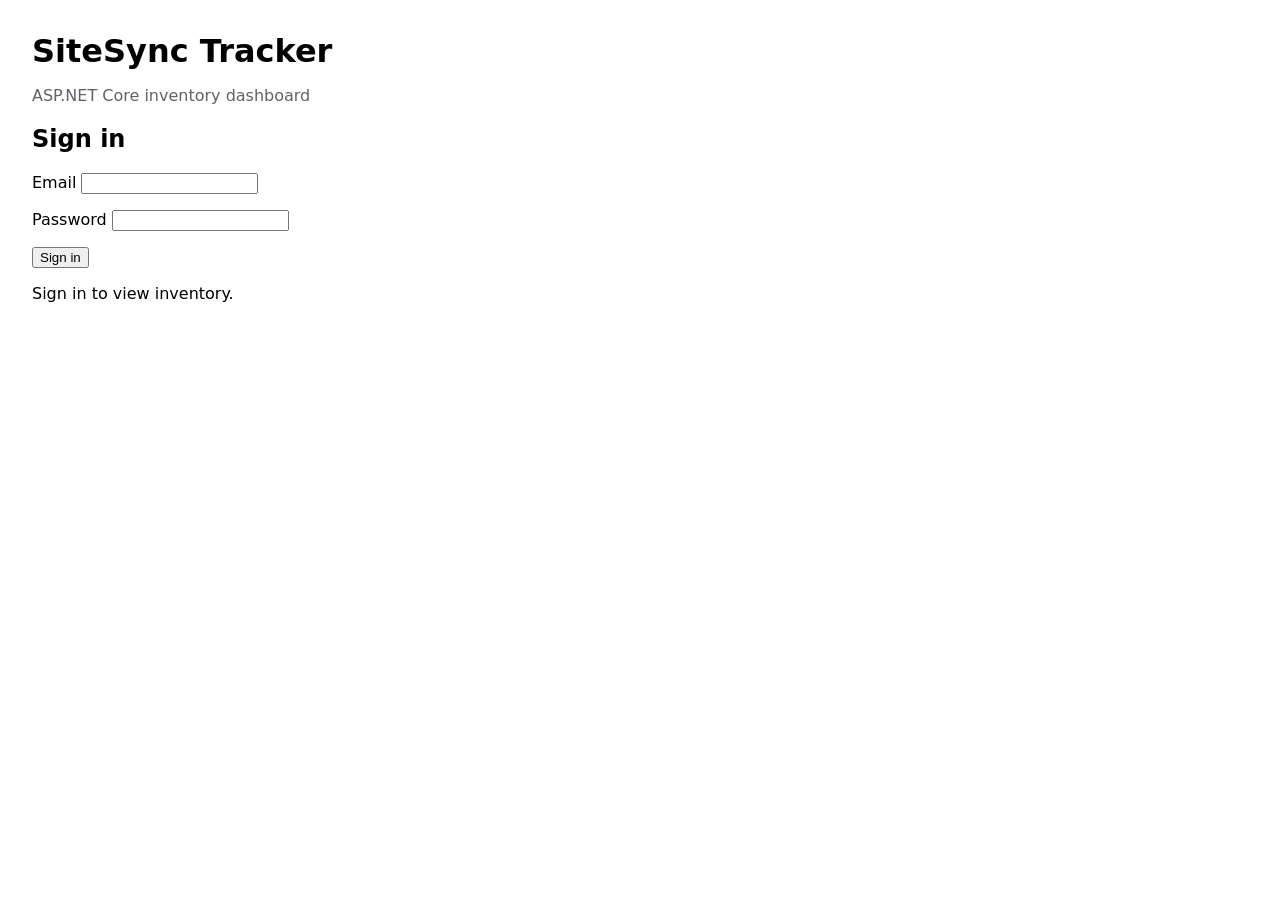
==== Web/wwwroot/index.html @ 1aa034bf "Prepare SiteSync 2.0 authentication, versioning, and build checks" ====
<!doctype html>
<html lang="en">
<head>
  <meta charset="utf-8">
  <meta name="viewport" content="width=device-width, initial-scale=1">
  <title>SiteSync Tracker</title>
  <style>
    body { font-family: system-ui, sans-serif; margin: 2rem; max-width: 70rem; }
    h1 { margin-bottom: .25rem; }
    .muted { color: #5f6368; }
    table { border-collapse: collapse; margin-top: 1.5rem; width: 100%; }
    th, td { border-bottom: 1px solid #ddd; padding: .75rem; text-align: left; }
    th { background: #f4f4f4; }
    #message { margin-top: 1rem; }
  </style>
</head>
<body>
  <h1>SiteSync Tracker</h1>
  <p class="muted">ASP.NET Core inventory dashboard</p>
  <form id="login-form">
    <h2>Sign in</h2>
    <p><label>Email <input id="email" type="email" autocomplete="username" required></label></p>
    <p><label>Password <input id="password" type="password" autocomplete="current-password" required></label></p>
    <button type="submit">Sign in</button>
  </form>
  <button id="sign-out" type="button" hidden>Sign out</button>
  <p id="message" role="status" aria-live="polite">Sign in to view inventory.</p>
  <table hidden id="inventory-table">
    <thead><tr><th>Manifest</th><th>Description</th><th>Expected</th><th>Received</th><th>Status</th><th>Location</th></tr></thead>
    <tbody id="inventory-body"></tbody>
  </table>
  <script>
    let accessToken = null;
    const loginForm = document.querySelector('#login-form');
    const signOut = document.querySelector('#sign-out');
    loginForm.addEventListener('submit', async event => {
      event.preventDefault();
      const button = loginForm.querySelector('button');
      button.disabled = true;
      document.querySelector('#message').textContent = 'Signing in…';
      try {
        const response = await fetch('/login', {
          method: 'POST',
          headers: { 'Content-Type': 'application/json' },
          body: JSON.stringify({
            email: document.querySelector('#email').value,
            password: document.querySelector('#password').value
          })
        });
        if (!response.ok) throw new Error('Sign-in failed. Check your email and password.');
        const result = await response.json();
        if (!result.accessToken) throw new Error('The server did not return an access token.');
        accessToken = result.accessToken;
        document.querySelector('#password').value = '';
        loginForm.hidden = true;
        signOut.hidden = false;
        await loadInventory();
      } catch (error) {
        document.querySelector('#message').textContent = error.message;
      } finally {
        button.disabled = false;
      }
    });
    signOut.addEventListener('click', () => {
      accessToken = null;
      loginForm.hidden = false;
      signOut.hidden = true;
      document.querySelector('#inventory-body').replaceChildren();
      document.querySelector('#inventory-table').hidden = true;
      document.querySelector('#message').textContent = 'Signed out.';
      document.querySelector('#email').focus();
    });
    async function loadInventory() {
      const message = document.querySelector('#message');
      const table = document.querySelector('#inventory-table');
      try {
        const response = await fetch('/api/inventory', { headers: { Authorization: 'Bearer ' + accessToken } });
        if (!response.ok) throw new Error(`HTTP ${response.status}`);
        const items = await response.json();
        document.querySelector('#inventory-body').innerHTML = items.map(item => `
          <tr><td>${escapeHtml(item.manifestNumber)}</td><td>${escapeHtml(item.description)}</td>
          <td>${item.quantityExpected}</td><td>${item.quantityReceived}</td>
          <td>${escapeHtml(item.currentStatus?.statusName ?? '')}</td>
          <td>${escapeHtml(item.currentLocation?.zoneName ?? '')}</td></tr>`).join('');
        message.textContent = items.length ? `${items.length} inventory item(s)` : 'No inventory items have been recorded.';
        table.hidden = !items.length;
      } catch (error) {
        message.textContent = `Unable to load inventory: ${error.message}`;
      }
    }
    function escapeHtml(value) {
      return String(value).replace(/[&<>'"]/g, character => ({'&':'&amp;','<':'&lt;','>':'&gt;',"'":'&#39;','"':'&quot;'}[character]));
    }
  </script>
</body>
</html>
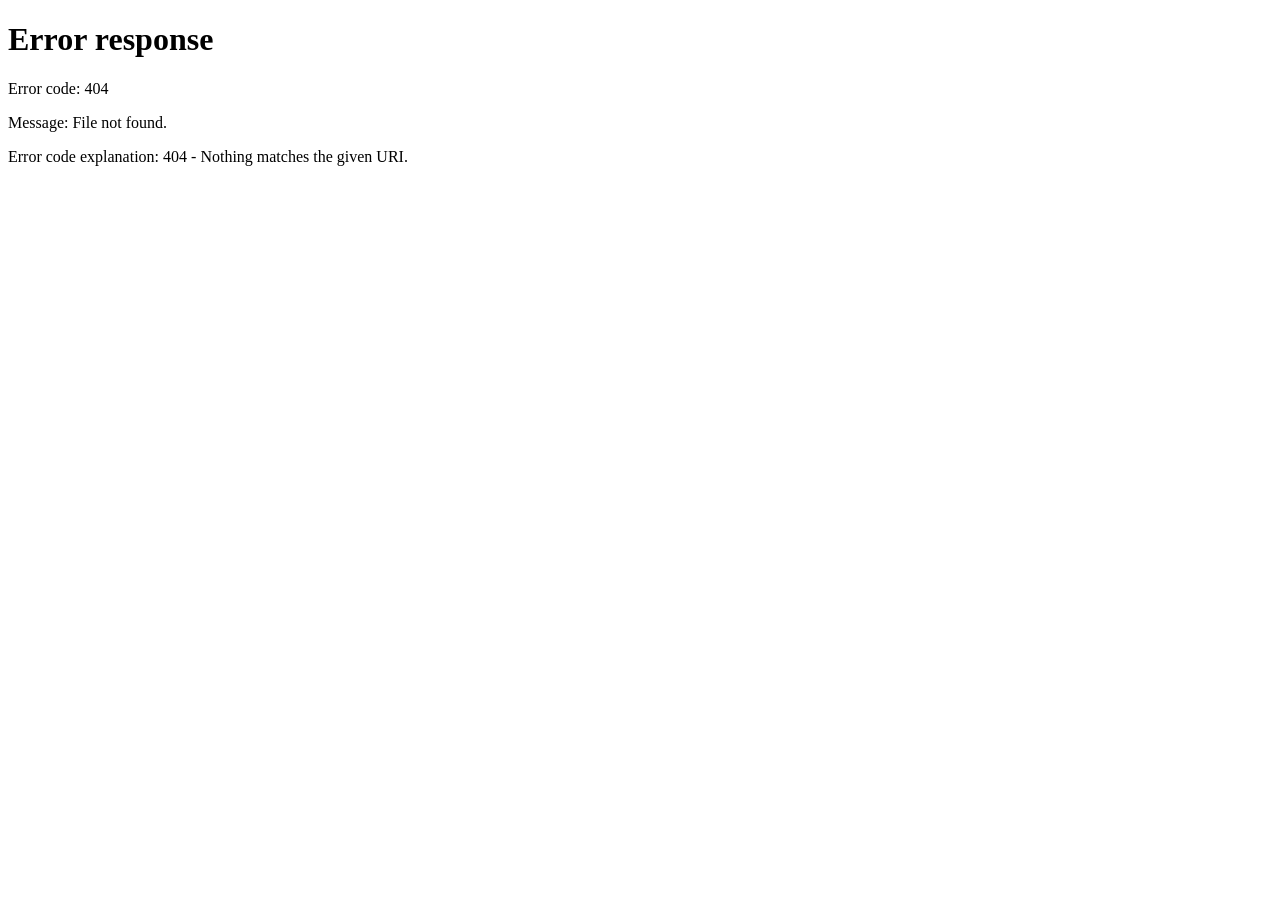
==== commit e503cd72: "Add client inventory workspace, signed goods records, import/export and Android device adapters" ====
--- a/Web/wwwroot/index.html
+++ b/Web/wwwroot/index.html
@@ -1,96 +1 @@
-<!doctype html>
-<html lang="en">
-<head>
-  <meta charset="utf-8">
-  <meta name="viewport" content="width=device-width, initial-scale=1">
-  <title>SiteSync Tracker</title>
-  <style>
-    body { font-family: system-ui, sans-serif; margin: 2rem; max-width: 70rem; }
-    h1 { margin-bottom: .25rem; }
-    .muted { color: #5f6368; }
-    table { border-collapse: collapse; margin-top: 1.5rem; width: 100%; }
-    th, td { border-bottom: 1px solid #ddd; padding: .75rem; text-align: left; }
-    th { background: #f4f4f4; }
-    #message { margin-top: 1rem; }
-  </style>
-</head>
-<body>
-  <h1>SiteSync Tracker</h1>
-  <p class="muted">ASP.NET Core inventory dashboard</p>
-  <form id="login-form">
-    <h2>Sign in</h2>
-    <p><label>Email <input id="email" type="email" autocomplete="username" required></label></p>
-    <p><label>Password <input id="password" type="password" autocomplete="current-password" required></label></p>
-    <button type="submit">Sign in</button>
-  </form>
-  <button id="sign-out" type="button" hidden>Sign out</button>
-  <p id="message" role="status" aria-live="polite">Sign in to view inventory.</p>
-  <table hidden id="inventory-table">
-    <thead><tr><th>Manifest</th><th>Description</th><th>Expected</th><th>Received</th><th>Status</th><th>Location</th></tr></thead>
-    <tbody id="inventory-body"></tbody>
-  </table>
-  <script>
-    let accessToken = null;
-    const loginForm = document.querySelector('#login-form');
-    const signOut = document.querySelector('#sign-out');
-    loginForm.addEventListener('submit', async event => {
-      event.preventDefault();
-      const button = loginForm.querySelector('button');
-      button.disabled = true;
-      document.querySelector('#message').textContent = 'Signing in…';
-      try {
-        const response = await fetch('/login', {
-          method: 'POST',
-          headers: { 'Content-Type': 'application/json' },
-          body: JSON.stringify({
-            email: document.querySelector('#email').value,
-            password: document.querySelector('#password').value
-          })
-        });
-        if (!response.ok) throw new Error('Sign-in failed. Check your email and password.');
-        const result = await response.json();
-        if (!result.accessToken) throw new Error('The server did not return an access token.');
-        accessToken = result.accessToken;
-        document.querySelector('#password').value = '';
-        loginForm.hidden = true;
-        signOut.hidden = false;
-        await loadInventory();
-      } catch (error) {
-        document.querySelector('#message').textContent = error.message;
-      } finally {
-        button.disabled = false;
-      }
-    });
-    signOut.addEventListener('click', () => {
-      accessToken = null;
-      loginForm.hidden = false;
-      signOut.hidden = true;
-      document.querySelector('#inventory-body').replaceChildren();
-      document.querySelector('#inventory-table').hidden = true;
-      document.querySelector('#message').textContent = 'Signed out.';
-      document.querySelector('#email').focus();
-    });
-    async function loadInventory() {
-      const message = document.querySelector('#message');
-      const table = document.querySelector('#inventory-table');
-      try {
-        const response = await fetch('/api/inventory', { headers: { Authorization: 'Bearer ' + accessToken } });
-        if (!response.ok) throw new Error(`HTTP ${response.status}`);
-        const items = await response.json();
-        document.querySelector('#inventory-body').innerHTML = items.map(item => `
-          <tr><td>${escapeHtml(item.manifestNumber)}</td><td>${escapeHtml(item.description)}</td>
-          <td>${item.quantityExpected}</td><td>${item.quantityReceived}</td>
-          <td>${escapeHtml(item.currentStatus?.statusName ?? '')}</td>
-          <td>${escapeHtml(item.currentLocation?.zoneName ?? '')}</td></tr>`).join('');
-        message.textContent = items.length ? `${items.length} inventory item(s)` : 'No inventory items have been recorded.';
-        table.hidden = !items.length;
-      } catch (error) {
-        message.textContent = `Unable to load inventory: ${error.message}`;
-      }
-    }
-    function escapeHtml(value) {
-      return String(value).replace(/[&<>'"]/g, character => ({'&':'&amp;','<':'&lt;','>':'&gt;',"'":'&#39;','"':'&quot;'}[character]));
-    }
-  </script>
-</body>
-</html>
+<!doctype html><html lang="en"><head><meta charset="utf-8"><meta name="viewport" content="width=device-width,initial-scale=1"><meta http-equiv="refresh" content="0;url=/workspace/index.html"><title>SiteSync</title></head><body><p><a href="/workspace/index.html">Open SiteSync stock and deliveries</a></p></body></html>
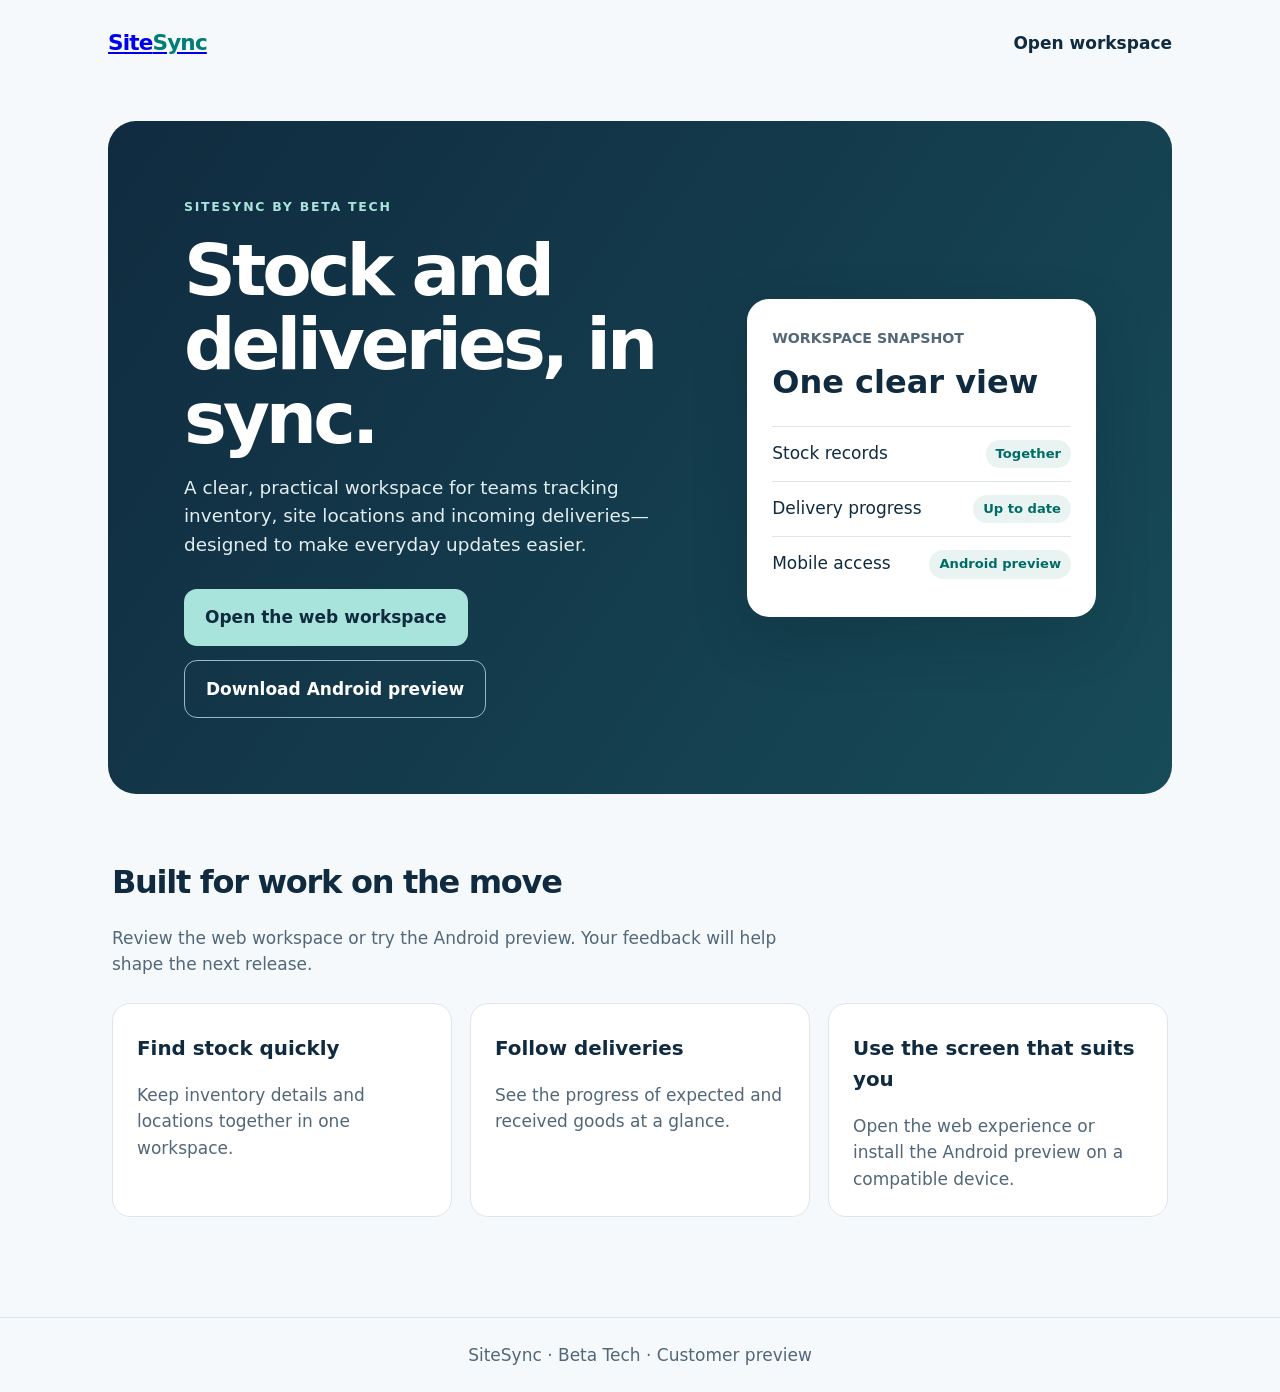
==== commit d5dd1d1f: "Add SiteSync customer preview landing page" ====
--- a/Web/wwwroot/index.html
+++ b/Web/wwwroot/index.html
@@ -1 +1,70 @@
-<!doctype html><html lang="en"><head><meta charset="utf-8"><meta name="viewport" content="width=device-width,initial-scale=1"><meta http-equiv="refresh" content="0;url=/workspace/index.html"><title>SiteSync</title></head><body><p><a href="/workspace/index.html">Open SiteSync stock and deliveries</a></p></body></html>+<!doctype html>
+<html lang="en">
+<head>
+  <meta charset="utf-8">
+  <meta name="viewport" content="width=device-width, initial-scale=1">
+  <meta name="theme-color" content="#102b3f">
+  <meta name="description" content="SiteSync helps teams keep stock, deliveries and site activity in sync.">
+  <title>SiteSync | Stock and deliveries, in sync</title>
+  <style>
+    :root{color-scheme:light;--ink:#102b3f;--muted:#526779;--accent:#007d78;--pale:#e9f4f2;--line:#dce6ec}
+    *{box-sizing:border-box}body{margin:0;font:17px/1.55 system-ui,-apple-system,"Segoe UI",sans-serif;color:var(--ink);background:#f6f9fb}
+    header{max-width:1120px;margin:auto;padding:26px 28px;display:flex;align-items:center;justify-content:space-between}
+    .brand{font-size:1.35rem;font-weight:800;letter-spacing:-.04em}.brand span{color:var(--accent)}
+    nav a{color:var(--ink);font-weight:650;text-decoration:none;margin-left:24px}
+    main{max-width:1120px;margin:36px auto;padding:0 28px}
+    .hero{background:linear-gradient(125deg,#102b3f,#174b58);color:#fff;border-radius:28px;padding:clamp(34px,7vw,76px);display:grid;grid-template-columns:1.2fr .8fr;gap:40px;align-items:center}
+    .eyebrow{text-transform:uppercase;letter-spacing:.14em;font-size:.78rem;font-weight:800;color:#a9e4dc}
+    h1{font-size:clamp(2.5rem,6vw,4.5rem);line-height:1.03;letter-spacing:-.055em;margin:16px 0}
+    .hero p{max-width:580px;color:#e2edf0;font-size:1.15rem}
+    .actions{display:flex;gap:14px;flex-wrap:wrap;margin-top:30px}
+    .button{display:inline-block;padding:15px 21px;border-radius:13px;font-weight:800;text-decoration:none}
+    .primary{background:#a9e4dc;color:#102b3f}.secondary{border:1px solid #9bb9c4;color:white}
+    .preview{background:#fff;color:var(--ink);border-radius:22px;padding:25px;box-shadow:0 20px 55px #091a2630}
+    .preview small{color:var(--muted);font-weight:700}.metric{font-size:2rem;font-weight:850;margin:8px 0 18px}
+    .row{padding:13px 0;border-top:1px solid var(--line);display:flex;justify-content:space-between;gap:12px}
+    .pill{background:var(--pale);color:#006c66;border-radius:99px;padding:4px 10px;font-weight:750;font-size:.82rem}
+    section{padding:64px 4px}.section-title{font-size:2rem;letter-spacing:-.04em;margin:0 0 8px}.sub{color:var(--muted);max-width:700px}
+    .cards{display:grid;grid-template-columns:repeat(3,1fr);gap:18px;margin-top:26px}
+    .card{background:#fff;border:1px solid var(--line);border-radius:18px;padding:24px}.card h3{margin:6px 0}.card p{color:var(--muted);margin-bottom:0}
+    footer{border-top:1px solid var(--line);padding:24px 28px;color:var(--muted);text-align:center}
+    @media(max-width:760px){header{padding:20px}nav a{margin-left:12px}.hero{grid-template-columns:1fr;margin-top:10px}.cards{grid-template-columns:1fr}main{margin-top:12px}}
+  </style>
+</head>
+<body>
+  <header>
+    <a class="brand" href="/" aria-label="SiteSync home">Site<span>Sync</span></a>
+    <nav><a href="/workspace/index.html">Open workspace</a></nav>
+  </header>
+  <main>
+    <div class="hero">
+      <div>
+        <div class="eyebrow">SiteSync by Beta Tech</div>
+        <h1>Stock and deliveries, in sync.</h1>
+        <p>A clear, practical workspace for teams tracking inventory, site locations and incoming deliveries—designed to make everyday updates easier.</p>
+        <div class="actions">
+          <a class="button primary" href="/workspace/index.html">Open the web workspace</a>
+          <a class="button secondary" href="/downloads/sitesync-android-preview.apk">Download Android preview</a>
+        </div>
+      </div>
+      <div class="preview" aria-label="SiteSync workspace preview">
+        <small>WORKSPACE SNAPSHOT</small>
+        <div class="metric">One clear view</div>
+        <div class="row"><span>Stock records</span><span class="pill">Together</span></div>
+        <div class="row"><span>Delivery progress</span><span class="pill">Up to date</span></div>
+        <div class="row"><span>Mobile access</span><span class="pill">Android preview</span></div>
+      </div>
+    </div>
+    <section>
+      <h2 class="section-title">Built for work on the move</h2>
+      <p class="sub">Review the web workspace or try the Android preview. Your feedback will help shape the next release.</p>
+      <div class="cards">
+        <article class="card"><h3>Find stock quickly</h3><p>Keep inventory details and locations together in one workspace.</p></article>
+        <article class="card"><h3>Follow deliveries</h3><p>See the progress of expected and received goods at a glance.</p></article>
+        <article class="card"><h3>Use the screen that suits you</h3><p>Open the web experience or install the Android preview on a compatible device.</p></article>
+      </div>
+    </section>
+  </main>
+  <footer>SiteSync · Beta Tech · Customer preview</footer>
+</body>
+</html>
